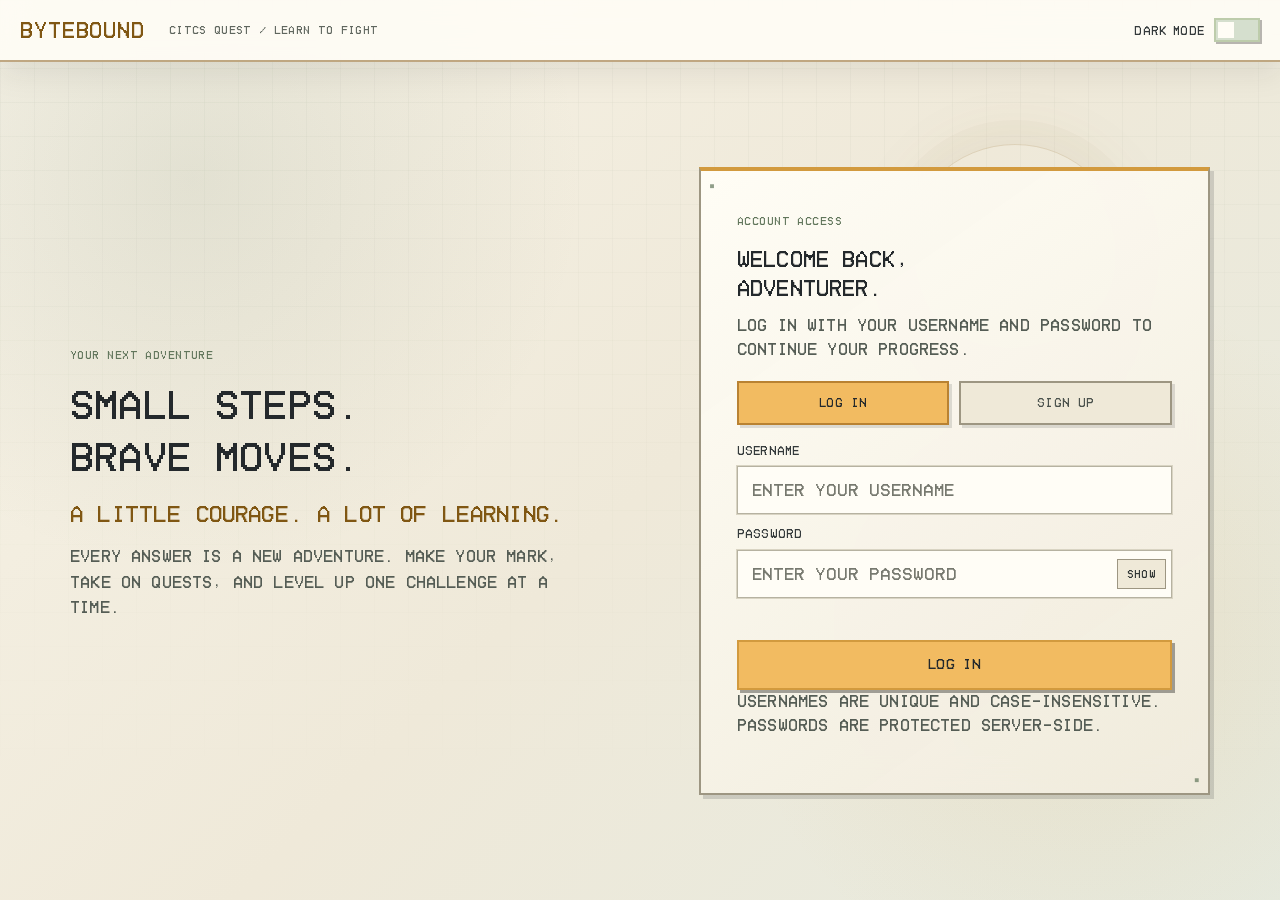
==== index.html @ b4dab9f6 "Describe the changes you made" ====
<!doctype html>
<html lang="en">
<head>
  <meta charset="utf-8" />
  <meta name="viewport" content="width=device-width, initial-scale=1, viewport-fit=cover" />
  <title>Bytebound · CITCS Quest</title>
  <script src="js/font.js?v=2"></script>
  <link rel="stylesheet" href="css/styles.css?v=38" />
</head>
<body>
  <section class="login-screen" id="loginScreen" aria-labelledby="loginTitle">
    <div class="login-particles" aria-hidden="true">
      <span></span><span></span><span></span><span></span><span></span><span></span>
    </div>
    <header class="login-topbar">
      <p class="brand">BYTEBOUND</p>
      <span class="brand-subtitle">CITCS QUEST / LEARN TO FIGHT</span>
      <label class="theme-toggle login-theme-toggle">
        <span>Dark mode</span>
        <input type="checkbox" role="switch" aria-label="Dark mode" data-theme-toggle />
        <span class="theme-switch-track" aria-hidden="true"></span>
      </label>
    </header>
    <div class="login-content">
      <div class="login-intro">
        <span class="eyebrow">Your next adventure</span>
        <h1>Small steps.<br />Brave moves.</h1>
        <p class="login-tagline">A little courage. A lot of learning.</p>
        <p class="login-description">Every answer is a new adventure. Make your mark, take on quests, and level up one challenge at a time.</p>
      </div>
      <section class="login-card">
        <span class="eyebrow" id="loginEyebrow">Account access</span>
        <h2 id="loginTitle">Welcome back,<br />adventurer.</h2>
        <p id="loginLead">Log in with your username and password to continue your progress.</p>
        <div class="login-mode-tabs" role="tablist" aria-label="Account mode">
          <button type="button" class="login-mode-tab is-active" id="authModeLoginTab" role="tab" aria-selected="true" data-auth-mode="login">Log In</button>
          <button type="button" class="login-mode-tab" id="authModeRegisterTab" role="tab" aria-selected="false" data-auth-mode="register">Sign Up</button>
        </div>
        <form class="login-form" id="loginForm" novalidate>
          <div class="login-field">
            <label for="usernameInput">Username</label>
            <input id="usernameInput" name="username" type="text" maxlength="24" autocomplete="username" placeholder="Enter your username" required />
          </div>
          <div class="login-field">
            <label for="passwordInput" id="passwordLabel">Password</label>
            <div class="login-password-wrap">
              <input id="passwordInput" name="password" type="password" minlength="6" maxlength="72" autocomplete="current-password" placeholder="Enter your password" required />
              <button type="button" class="login-password-toggle" id="passwordToggleBtn" aria-label="Show password" aria-pressed="false">Show</button>
            </div>
          </div>
          <div class="login-field" id="confirmPasswordWrap" hidden>
            <label for="confirmPasswordInput">Confirm Password</label>
            <div class="login-password-wrap">
              <input id="confirmPasswordInput" name="confirmPassword" type="password" minlength="6" maxlength="72" autocomplete="new-password" placeholder="Re-enter your password" />
              <button type="button" class="login-password-toggle" id="confirmPasswordToggleBtn" aria-label="Show confirm password" aria-pressed="false">Show</button>
            </div>
          </div>
          <p class="login-status" id="loginStatus" aria-live="polite"></p>
          <p class="login-error" id="loginError" role="alert" aria-live="polite"></p>
          <button class="login-submit" id="loginSubmitButton" type="submit">Log In</button>
        </form>
        <p class="login-note" id="loginNote">Usernames are unique and case-insensitive. Passwords are protected server-side.</p>
      </section>
    </div>
  </section>
  <div class="app" id="app" hidden>
    <header class="topbar">
      <div class="topbar-left">
        <button class="nav-hamburger" id="navToggleButton" type="button" aria-label="Toggle navigation menu" aria-expanded="false" aria-controls="mainSidebar" title="Menu">
          <span class="hamburger-box" aria-hidden="true">
            <span class="hamburger-line"></span>
            <span class="hamburger-line"></span>
            <span class="hamburger-line"></span>
          </span>
        </button>
        <p class="brand">BYTEBOUND</p>
        <span class="brand-subtitle">CITCS QUEST / LEARN TO FIGHT</span>
      </div>
      <div class="profile-actions">
        <button class="topbar-tour-button" id="topbarTourButton" type="button" aria-label="Replay page tutorial" title="Replay page tutorial">? Tour</button>
        <span class="player-badge" id="playerBadge">KNIGHT</span>
      </div>
    </header>
    <div class="shell">
      <div class="nav-backdrop" id="navBackdrop" aria-hidden="true"></div>
      <aside class="sidebar" id="mainSidebar">
        <p class="side-label">Navigation</p>
        <nav class="side-nav" aria-label="Main navigation">
          <button class="nav-button" data-view="quest" aria-current="page" data-bubble-tag="HUB PAGE" data-bubble-title="Quest Hub" data-bubble-desc="Check adaptive difficulty and controls, or launch Campaign, 1v1 Multiplayer, and Practice Mode."><span class="nav-number">01</span><span class="nav-name">Quest Hub</span></button>
          <button class="nav-button" data-view="practice" data-bubble-tag="STUDY PAGE" data-bubble-title="Topic Drill" data-bubble-desc="Non-combat study quiz across 20 IT topics, Weak Topic Spotlight, and your Missed Review Queue."><span class="nav-number">02</span><span class="nav-name">Topic Drill</span></button>
          <button class="nav-button" data-view="tracker" data-bubble-tag="ANALYTICS PAGE" data-bubble-title="Learning Tracker" data-bubble-desc="Inspect your 4-discipline Capability Radar, Baseline vs. Post-Baseline gains, and export a CSV report."><span class="nav-number">03</span><span class="nav-name">Tracker</span></button>
          <button class="nav-button" data-view="leaderboards" data-bubble-tag="RANKINGS PAGE" data-bubble-title="Leaderboards" data-bubble-desc="Compare Arcade Campaign efficiency runs and 1v1 Competitive Elo ratings across players."><span class="nav-number">04</span><span class="nav-name">Leaderboards</span></button>
          <button class="nav-button" data-view="rewards" data-bubble-tag="REWARDS PAGE" data-bubble-title="Achievements" data-bubble-desc="Track unlocked badges across General Campaign, 1v1 Arena duels, and Exclusive Skill Paths."><span class="nav-number">05</span><span class="nav-name">Achievements</span></button>
          <button class="nav-button" data-view="settings" data-bubble-tag="SYSTEM PAGE" data-bubble-title="Settings" data-bubble-desc="Configure Dark/Light theme, Reduced Motion, BGM/SFX volume, keybinds, and player profile or reset."><span class="nav-number">06</span><span class="nav-name">Settings</span></button>
        </nav>
        <div class="side-code">
          <span class="eyebrow">Bytebound code</span>
          <p>Think. Adapt.<br />Try again.</p>
        </div>
      </aside>
      <main>
        <section class="welcome-row">
          <div class="welcome-header-bar">
            <div class="welcome-heading">
              <span class="eyebrow" id="welcomeEyebrow">Quest Hub</span>
              <h1 id="welcomeTitle">Welcome, Knight</h1>
              <p id="welcomeSubtitle">Choose a mode or continue a saved campaign run.</p>
            </div>
            <div class="welcome-actions" aria-label="Choose a game mode">
              <button class="start-button cta" id="startGameButton" type="button" data-bubble-tag="CAMPAIGN" data-bubble-title="Start Game" data-bubble-desc="Create a new Campaign save slot or resume an adventure across 16 adaptive IT rooms.">Start game</button>
              <button class="multiplayer-menu-button cta" id="multiplayerMenuButton" type="button" data-bubble-tag="ONLINE 1V1" data-bubble-title="1v1 Multiplayer" data-bubble-desc="Challenge another player in a turn-based synchronized duel using identical IT questions.">1v1 Multiplayer</button>
              <button class="practice-mode-button cta" id="practiceModeButton" type="button" data-bubble-tag="SANDBOX" data-bubble-title="Practice Mode" data-bubble-desc="Rehearse combat in a temporary no-save run without modifying your stats or leaderboard.">Practice Mode</button>
              <button class="exit-game-button cta" id="exitGameButton" type="button" data-bubble-tag="LOG OUT" data-bubble-title="Exit &amp; Log Out" data-bubble-desc="Save progress and log out of your current account back to the login screen.">Exit</button>
            </div>
          </div>
          <div class="welcome-insights" aria-label="Difficulty and controls">
            <article class="welcome-insight difficulty-insight">
              <div><span class="welcome-insight-label">ADAPTIVE DIFFICULTY</span><strong id="diffTxt">EASY</strong><small>Scales with your accuracy</small></div>
              <span class="welcome-insight-mark" aria-hidden="true">AD</span>
            </article>
            <article class="welcome-insight controls-insight">
              <div><span class="welcome-insight-label">CONTROLS</span><strong>A/D · W · ↑ · M · U · 1-4</strong><small>Move, jump, door, map, skills, answer</small></div>
              <span class="welcome-insight-mark" aria-hidden="true">KEY</span>
            </article>
          </div>
        </section>
        <section class="status-grid" aria-label="Tracker run statistics" hidden>
          <article class="status-card hp">
            <span class="status-label">HP</span>
            <strong class="status-value"><span id="hpTxt">100/100</span></strong>
            <div class="meter"><i id="hpFill"></i></div>
          </article>
          <article class="status-card mp">
            <span class="status-label">MP</span>
            <strong class="status-value"><span id="manaTxt">0/100</span></strong>
            <div class="meter"><i id="manaFill"></i></div>
          </article>
          <article class="status-card kills">
            <span class="status-label">Kills</span>
            <strong class="status-value"><span id="killsTxt">0</span></strong>
            <small class="control-note">Viruses defeated</small>
          </article>
          <article class="status-card accuracy">
            <span class="status-label">Battle accuracy</span>
            <strong class="status-value"><span id="accTxt">—</span></strong>
            <small class="control-note" id="accuracyNote">No battles yet</small>
          </article>
        </section>
        <section class="dashboard-grid">
          <article class="preview-card">
            <div class="play-hud" id="playHud" aria-live="polite">
              <div class="play-hud-header">
                <button id="exitPlayButton" type="button" aria-label="Pause and return to the menu" title="Pause (Esc)">Menu</button>
                <button id="fullscreenButton" type="button" aria-label="Toggle full screen" title="Full screen (F)">Fullscreen</button>
                <div class="play-hud-room"><span id="playRoomTag">ROOM 01</span><strong id="playRoomName">Terminal Bay</strong></div>
                <button id="worldMapHudButton" class="play-map-badge" type="button" title="Open World Map (M)">MAP · [M]</button>
                <button id="skillPointHudBadge" class="play-sp-badge" type="button" hidden title="Open Skill Tree (U)"><span class="play-sp-diamond" aria-hidden="true">◆</span><span id="skillPointHudText">1 SP · [U]</span></button>
                <button id="hudTourButton" class="play-guide-badge" type="button" aria-label="Replay gameplay tutorial" title="Replay gameplay tutorial">? Guide</button>
                <span class="play-hud-status" id="playModeStatus">READY</span>
              </div>
              <div class="play-status-grid">
                <section class="play-status-card" aria-label="Player status">
                  <div class="play-status-title"><span id="playPlayerName">KNIGHT</span></div>
                  <div class="play-meter-label"><span>Health</span><span class="play-meter-reading"><span class="hud-delta-badge" id="playPlayerHpDelta" hidden></span><span id="playPlayerHpText">100 / 100</span></span></div>
                  <div class="play-meter"><i id="playPlayerHpGhost" aria-hidden="true"></i><i id="playPlayerHpFill"></i></div>
                  <div class="play-meter-label"><span>Mana</span><span class="play-meter-reading"><span class="hud-delta-badge" id="playPlayerManaDelta" hidden></span><span id="playPlayerManaText">0 / 100</span></span></div>
                  <div class="play-meter"><i id="playPlayerManaGhost" aria-hidden="true"></i><i id="playPlayerManaFill"></i></div>
                  <div class="play-combat-meta" id="playPlayerMeta">ATK 12 · DEF 2</div>
                </section>
                <section class="play-status-card" id="playEnemyStatusCard" aria-label="Enemy status" hidden>
                  <div class="play-status-title"><span id="playEnemyName">ROOM FOES</span><span id="playEnemyHpText">2 remaining</span></div>
                  <div class="play-meter-label"><span id="playEnemyLabel">Encounter status</span><span class="play-meter-reading"><span class="hud-delta-badge" id="playEnemyHpDelta" hidden></span><span id="playEnemyHpValue">Explore</span></span></div>
                  <div class="play-meter"><i id="playEnemyHpGhost" aria-hidden="true"></i><i id="playEnemyHpFill"></i></div>
                  <div class="play-combat-meta" id="playEnemyMeta">Find a virus to begin combat.</div>
                </section>
              </div>
              <p class="play-hint" id="playHint"></p>
            </div>
            <div class="preview-head">
              <div class="preview-room"><span class="eyebrow" id="roomTag">ROOM 01</span><strong id="roomTxt">Terminal Bay</strong></div>
              <span class="preview-ready" id="previewStatus">READY TO ENTER</span>
            </div>
            <div class="preview-frame">
              <div class="sp-earned-banner" id="spEarnedBanner" role="status" aria-live="polite" hidden>
                <span class="play-sp-diamond" aria-hidden="true">◆</span>
                <div>
                  <strong id="spEarnedTitle">SKILL POINT EARNED (+1 SP)</strong>
                  <small id="spEarnedNote">Press [U] or click to upgrade</small>
                </div>
              </div>
              <div class="preview-title-art" role="img" aria-label="BYTEBOUND">
                <span class="preview-title-word">BYTEBOUND</span>
                <span class="preview-title-rule" aria-hidden="true"></span>
              </div>
              <canvas tabindex="-1" aria-label="Game scene preview"></canvas>
            </div>
            <div class="preview-footer">
              <div>
                <h2 id="previewHeading">Campaign Arena</h2>
                <p id="previewDescription">16 rooms across 6 IT biomes.</p>
              </div>
            </div>
            <div class="game-over-overlay" id="gameOverOverlay" role="dialog" aria-modal="true" aria-labelledby="gameOverTitle" hidden></div>
            <div class="play-bottom">
              <section class="game-panel" id="panel" aria-live="polite"></section>
              <div class="touch" role="group" aria-label="Touch controls">
                <div class="touch-group touch-dpad" aria-label="Movement controls">
                  <button class="touch-btn touch-dir" type="button" data-k="a" aria-label="Move left">
                    <span class="touch-icon" aria-hidden="true">◀</span>
                    <span class="touch-label">LEFT</span>
                  </button>
                  <button class="touch-btn touch-dir" type="button" data-k="d" aria-label="Move right">
                    <span class="touch-icon" aria-hidden="true">▶</span>
                    <span class="touch-label">RIGHT</span>
                  </button>
                </div>
                <div class="touch-group touch-actions" aria-label="Action controls">
                  <button class="touch-btn touch-door" type="button" data-k="up" aria-label="Enter door">
                    <span class="touch-icon" aria-hidden="true">▲</span>
                    <span class="touch-label">DOOR</span>
                  </button>
                  <button class="touch-btn touch-jump" type="button" data-k="w" aria-label="Jump">
                    <span class="touch-icon" aria-hidden="true">⤒</span>
                    <span class="touch-label">JUMP</span>
                  </button>
                </div>
              </div>
            </div>
          </article>
          <aside class="quest-card" id="dashboardAside" aria-live="polite"></aside>
        </section>
        <footer class="app-footer"><span>CITCS Quest</span><span>Learn to fight. Fight to learn.</span><span>Good luck, Knight.</span></footer>
      </main>
    </div>
  </div>
  <section class="skill-tree-overlay" id="skillTreeOverlay" hidden aria-hidden="true">
    <div class="skill-tree-shell" role="dialog" aria-modal="true" aria-labelledby="skillTreeTitle">
      <header class="skill-tree-header">
        <div>
          <h1 id="skillTreeTitle">Skill Tree</h1>
          <p>Build skills in the topics you master.</p>
        </div>
        <div class="skill-tree-actions">
          <button type="button" class="skill-tree-guide-button" id="skillTreeGuideButton" aria-label="Open Skill Tree Guide" title="Open Skill Tree Guide">Guide</button>
          <button type="button" id="closeSkillTree">Close · U</button>
        </div>
      </header>
      <div class="skill-tree-summary" id="skillTreeSummary"></div>
      <div class="skill-tree-grid" id="skillTreeGrid"></div>
      <footer class="skill-tree-footer" id="skillTreeFooter">Earn 1 point for every 5 correct answers in a topic. Points stay in that topic's skill tree.</footer>
    </div>
  </section>
  <section class="world-map-overlay" id="worldMapOverlay" hidden aria-hidden="true">
    <div class="world-map-shell" role="dialog" aria-modal="true" aria-labelledby="worldMapTitle">
      <header class="world-map-header">
        <div>
          <h1 id="worldMapTitle">Biome Route Map</h1>
          <p id="worldMapSubtitle">Drag to pan, scroll to zoom, and click a room to inspect connections.</p>
        </div>
        <div class="world-map-actions">
          <button type="button" class="world-map-guide" id="worldMapGuideButton" aria-label="Open World Map Guide" title="Open World Map Guide">Guide</button>
          <button type="button" class="world-map-reset" id="resetWorldMapView">Center View</button>
          <button type="button" class="world-map-close" id="closeWorldMap">Close · M</button>
        </div>
      </header>
      <div class="world-map-legend" aria-label="Map legend">
        <span class="world-map-legend-item"><i class="world-map-dot is-current"></i>Current</span>
        <span class="world-map-legend-item"><i class="world-map-dot is-cleared"></i>Completed</span>
        <span class="world-map-legend-item"><i class="world-map-dot is-visited"></i>Unlocked</span>
        <span class="world-map-legend-item"><i class="world-map-dot is-unexplored"></i>Locked</span>
        <span class="world-map-legend-item"><i class="world-map-dot is-boss"></i>Boss Sanctum</span>
      </div>
      <div class="world-map-viewport" id="worldMapViewport" aria-label="Draggable campaign route map. Drag to pan and scroll to zoom.">
        <canvas class="world-map-particles" id="worldMapParticles" aria-hidden="true"></canvas>
        <div class="world-map-zoom-status" id="worldMapZoomStatus">Zoom 100% · Drag to pan, scroll to zoom</div>
        <div class="world-map-stage" id="worldMapStage"></div>
        <aside class="world-map-hover-preview" id="worldMapHoverPreview" role="tooltip" aria-hidden="true"></aside>
      </div>
      <footer class="world-map-inspector" id="worldMapInspector" aria-live="polite"></footer>
    </div>
  </section>
  <section class="multiplayer-overlay" id="multiplayerOverlay" hidden aria-hidden="true"></section>
  <div class="run-saves-overlay" id="runSavesOverlay" role="dialog" aria-modal="true" aria-labelledby="runSavesTitle" hidden aria-hidden="true">
    <div class="run-saves-box">
      <header class="run-saves-head">
        <div>
          <span class="run-saves-eyebrow">RUN SAVES // CAMPAIGN SLOTS</span>
          <h2 id="runSavesTitle">Start New Game or Continue Run</h2>
        </div>
        <button type="button" class="run-saves-close" id="closeRunSavesButton">Close</button>
      </header>
      <div class="run-new-form" aria-label="Create new run">
        <input type="text" id="newRunNameInput" maxlength="28" required placeholder="Enter unique run name (e.g. Necro Run)" aria-label="New run name" aria-describedby="newRunNameError" />
        <button type="button" class="run-new-btn" id="createNewRunButton">+ New Game</button>
        <p class="run-new-error" id="newRunNameError" role="alert" hidden></p>
      </div>
      <div class="run-saves-list" id="runSavesList" aria-live="polite"></div>
    </div>
  </div>
  <div class="reset-confirm-overlay" id="resetConfirmOverlay" role="dialog" aria-modal="true" aria-labelledby="resetConfirmTitle" hidden aria-hidden="true">
    <div class="reset-confirm-box">
      <span class="reset-confirm-eyebrow">PROFILE WIPE // PERMANENT</span>
      <h2 class="reset-confirm-title" id="resetConfirmTitle">ARE YOU SURE?</h2>
      <p class="reset-confirm-copy" id="resetConfirmCopy">Reset ALL saved progress for this player? This clears your tracker, skill tree, achievements, current run, AND deletes your Arcade &amp; 1v1 leaderboard records.</p>
      <div class="reset-confirm-actions">
        <button type="button" class="reset-confirm-btn is-cancel" id="cancelResetProfileButton">Cancel</button>
        <button type="button" class="reset-confirm-btn is-danger" id="confirmResetProfileButton">Yes, Reset All Data</button>
      </div>
    </div>
  </div>
  <div class="achievement-toast" id="achievementToast" role="status" aria-live="polite" aria-atomic="true" hidden>
    <span class="achievement-toast-mark" id="achievementToastIcon" aria-hidden="true"></span>
    <span class="achievement-toast-copy">
      <span>Achievement unlocked</span>
      <strong id="achievementToastTitle"></strong>
      <small id="achievementToastDescription"></small>
    </span>
  </div>

  <aside class="ui-hover-bubble" id="uiHoverBubble" role="tooltip" aria-hidden="true">
    <div class="ui-hover-bubble-head">
      <span class="ui-hover-bubble-tag" id="uiHoverBubbleTag">INFO</span>
      <strong class="ui-hover-bubble-title" id="uiHoverBubbleTitle"></strong>
    </div>
    <p class="ui-hover-bubble-desc" id="uiHoverBubbleDesc"></p>
  </aside>

  <div class="tutorial-layer" id="tutorialLayer" hidden aria-hidden="true">
    <div class="tutorial-dim tutorial-dim-top" id="tutorialDimTop" aria-hidden="true"></div>
    <div class="tutorial-dim tutorial-dim-bottom" id="tutorialDimBottom" aria-hidden="true"></div>
    <div class="tutorial-dim tutorial-dim-left" id="tutorialDimLeft" aria-hidden="true"></div>
    <div class="tutorial-dim tutorial-dim-right" id="tutorialDimRight" aria-hidden="true"></div>
    <div class="tutorial-spotlight" id="tutorialSpotlight" aria-hidden="true">
      <span class="tutorial-spotlight-corner is-tl"></span>
      <span class="tutorial-spotlight-corner is-tr"></span>
      <span class="tutorial-spotlight-corner is-bl"></span>
      <span class="tutorial-spotlight-corner is-br"></span>
      <span class="tutorial-spotlight-badge" id="tutorialSpotlightBadge">TARGET</span>
    </div>
    <div class="tutorial-multi-spotlights" id="tutorialMultiSpotlights" hidden aria-hidden="true"></div>
    <div class="tutorial-silent-cue" id="tutorialSilentCue" hidden aria-hidden="true"></div>
    <section
      class="tutorial-bubble"
      id="tutorialBubble"
      role="dialog"
      aria-modal="false"
      aria-labelledby="tutorialBubbleTitle"
      aria-describedby="tutorialBubbleDesc"
      tabindex="-1"
    >
      <header class="tutorial-bubble-head">
        <span class="tutorial-bubble-tag" id="tutorialBubbleTag">TUTORIAL</span>
        <span class="tutorial-bubble-progress" id="tutorialBubbleProgress" aria-label="Tutorial step progress">1 of 5</span>
      </header>
      <h3 class="tutorial-bubble-title" id="tutorialBubbleTitle"></h3>
      <p class="tutorial-bubble-desc" id="tutorialBubbleDesc"></p>
      <p class="tutorial-action-prompt" id="tutorialActionPrompt" hidden></p>
      <footer class="tutorial-bubble-actions">
        <button type="button" class="tutorial-btn is-skip" id="tutorialSkipButton">Skip tutorial</button>
        <button type="button" class="tutorial-btn is-next" id="tutorialNextButton">Next</button>
      </footer>
    </section>
    <div class="sr-only" id="tutorialLiveAnnouncer" aria-live="polite" aria-atomic="true"></div>
  </div>

  <script
    src="https://cdnjs.cloudflare.com/ajax/libs/gsap/3.11.1/gsap.min.js"
    integrity="sha512-Mf/xUqfWvDIr+1B6zfnIDIiG7XHzyP/guXUWgV6PgaQoIFeXkJQR5XWh9fqAiCiRCpemabt3naV4jhDWVnuYDQ=="
    crossorigin="anonymous"
    referrerpolicy="no-referrer"
  ></script>
  <script src="js/utils.js"></script>
  <script src="js/data/collisions.js?v=39"></script>
  <script src="js/data/questions.js?v=5"></script>
  <script src="js/classes/CollisionBlock.js?v=8"></script>
  <script src="js/classes/Sprite.js?v=7"></script>
  <script src="js/classes/Player.js?v=14"></script>
  <script src="js/classes/Enemy.js?v=15"></script>
  <script src="js/classes/Boss.js?v=7"></script>
  <script src="js/audio.js?v=13"></script>
  <script src="js/cards.js?v=8"></script>
  <script src="js/arena.js?v=11"></script>
  <script src="js/combat.js?v=69"></script>
  <script src="js/practice.js?v=9"></script>
  <script src="js/eventListeners.js?v=19"></script>
  <script src="supabase-config.js?v=1"></script>
  <script src="js/mp-network.js?v=3"></script>
  <script src="js/mp-matchmaking.js?v=6"></script>
  <script src="js/mp-ui.js?v=4"></script>
  <script src="index.js?v=168"></script>
  <script src="js/tutorials.js?v=14"></script>
</body>
</html>
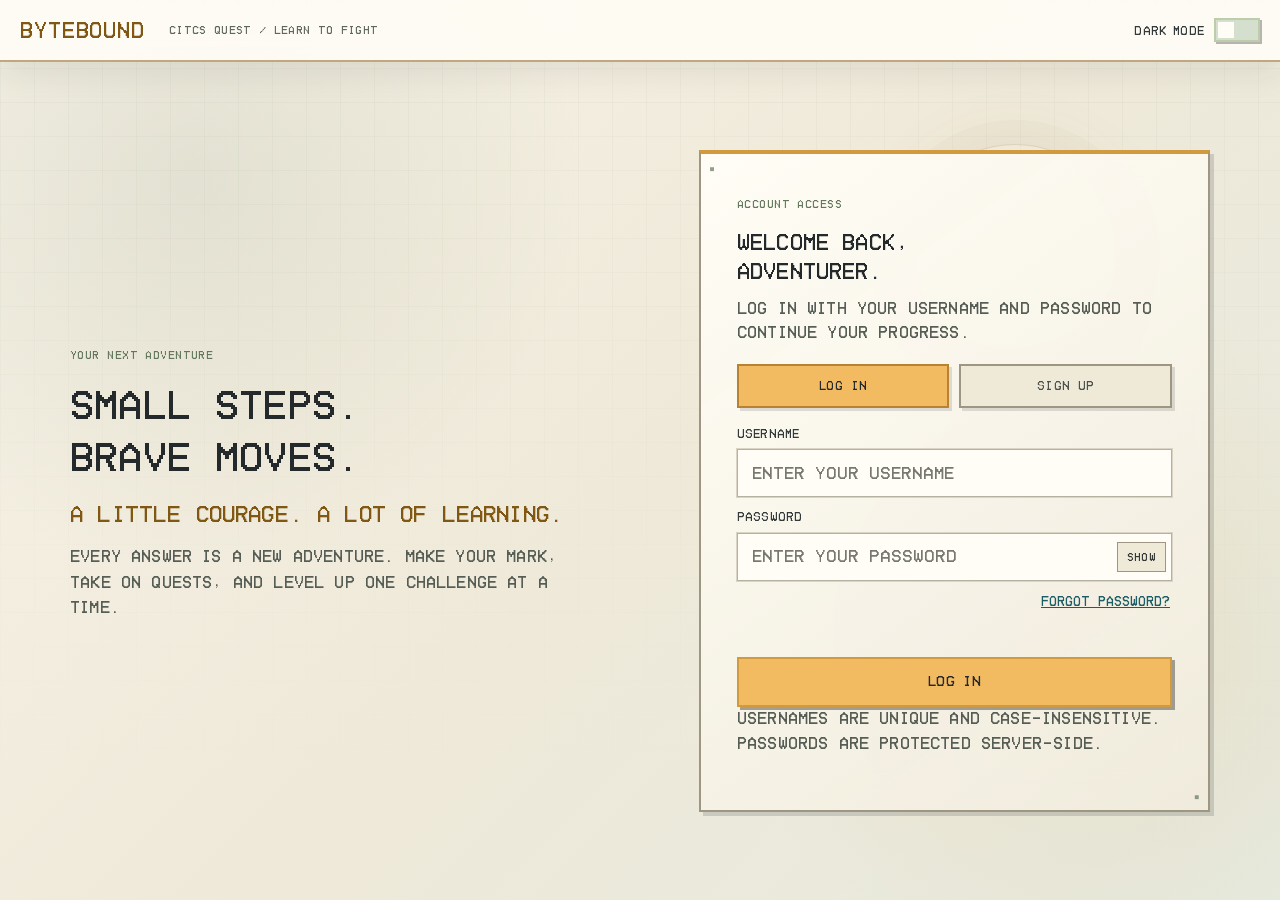
==== commit 89faa30e: "Describe the changes you made" ====
--- a/index.html
+++ b/index.html
@@ -5,7 +5,7 @@
   <meta name="viewport" content="width=device-width, initial-scale=1, viewport-fit=cover" />
   <title>Bytebound · CITCS Quest</title>
   <script src="js/font.js?v=2"></script>
-  <link rel="stylesheet" href="css/styles.css?v=38" />
+  <link rel="stylesheet" href="css/styles.css?v=46" />
 </head>
 <body>
   <section class="login-screen" id="loginScreen" aria-labelledby="loginTitle">
@@ -41,12 +41,20 @@
             <label for="usernameInput">Username</label>
             <input id="usernameInput" name="username" type="text" maxlength="24" autocomplete="username" placeholder="Enter your username" required />
           </div>
-          <div class="login-field">
+          <div class="login-field" id="passwordFieldWrap">
             <label for="passwordInput" id="passwordLabel">Password</label>
             <div class="login-password-wrap">
               <input id="passwordInput" name="password" type="password" minlength="6" maxlength="72" autocomplete="current-password" placeholder="Enter your password" required />
               <button type="button" class="login-password-toggle" id="passwordToggleBtn" aria-label="Show password" aria-pressed="false">Show</button>
             </div>
+            <div class="login-forgot-row" id="forgotPasswordRow">
+              <button type="button" class="login-forgot-link" id="forgotPasswordBtn">Forgot password?</button>
+            </div>
+          </div>
+          <div class="login-field" id="forgotNoteWrap" hidden>
+            <label for="forgotNoteInput">Note for Admin (optional)</label>
+            <input id="forgotNoteInput" name="forgotNote" type="text" maxlength="140" placeholder="e.g. Forgot password, please reset" />
+            <small class="login-field-hint">Sends a reset request to the Admin Panel so an administrator can give you a temporary password.</small>
           </div>
           <div class="login-field" id="confirmPasswordWrap" hidden>
             <label for="confirmPasswordInput">Confirm Password</label>
@@ -55,9 +63,20 @@
               <button type="button" class="login-password-toggle" id="confirmPasswordToggleBtn" aria-label="Show confirm password" aria-pressed="false">Show</button>
             </div>
           </div>
+          <div class="login-field" id="registerYearWrap" hidden>
+            <label for="registerYearSelect">Academic Year Level</label>
+            <select id="registerYearSelect" name="academicYear" class="login-select">
+              <option value="1">1st Year — Foundations (Year 1 only)</option>
+              <option value="2">2nd Year — Core IT/CS (Years 1–2)</option>
+              <option value="3">3rd Year — Systems &amp; Security (Years 1–3)</option>
+              <option value="4" selected>4th Year — Full Curriculum (Years 1–4)</option>
+            </select>
+            <small class="login-field-hint">Your Year Level locks after Sign Up to keep quizzes and rankings fair. You can request a year change from an admin later in Settings.</small>
+          </div>
           <p class="login-status" id="loginStatus" aria-live="polite"></p>
           <p class="login-error" id="loginError" role="alert" aria-live="polite"></p>
           <button class="login-submit" id="loginSubmitButton" type="submit">Log In</button>
+          <button type="button" class="login-back-link" id="backToLoginBtn" hidden>← Back to Log In</button>
         </form>
         <p class="login-note" id="loginNote">Usernames are unique and case-insensitive. Passwords are protected server-side.</p>
       </section>
@@ -93,9 +112,12 @@
           <button class="nav-button" data-view="rewards" data-bubble-tag="REWARDS PAGE" data-bubble-title="Achievements" data-bubble-desc="Track unlocked badges across General Campaign, 1v1 Arena duels, and Exclusive Skill Paths."><span class="nav-number">05</span><span class="nav-name">Achievements</span></button>
           <button class="nav-button" data-view="settings" data-bubble-tag="SYSTEM PAGE" data-bubble-title="Settings" data-bubble-desc="Configure Dark/Light theme, Reduced Motion, BGM/SFX volume, keybinds, and player profile or reset."><span class="nav-number">06</span><span class="nav-name">Settings</span></button>
         </nav>
-        <div class="side-code">
-          <span class="eyebrow">Bytebound code</span>
-          <p>Think. Adapt.<br />Try again.</p>
+        <div class="side-footer">
+          <div class="side-code">
+            <span class="eyebrow">Bytebound code</span>
+            <p>Think. Adapt.<br />Try again.</p>
+          </div>
+          <button class="sidebar-logout-button" id="logoutButton" type="button" data-bubble-tag="ACCOUNT" data-bubble-title="Log Out" data-bubble-desc="Save progress and log out of your current account back to the login screen.">Log Out</button>
         </div>
       </aside>
       <main>
@@ -110,7 +132,6 @@
               <button class="start-button cta" id="startGameButton" type="button" data-bubble-tag="CAMPAIGN" data-bubble-title="Start Game" data-bubble-desc="Create a new Campaign save slot or resume an adventure across 16 adaptive IT rooms.">Start game</button>
               <button class="multiplayer-menu-button cta" id="multiplayerMenuButton" type="button" data-bubble-tag="ONLINE 1V1" data-bubble-title="1v1 Multiplayer" data-bubble-desc="Challenge another player in a turn-based synchronized duel using identical IT questions.">1v1 Multiplayer</button>
               <button class="practice-mode-button cta" id="practiceModeButton" type="button" data-bubble-tag="SANDBOX" data-bubble-title="Practice Mode" data-bubble-desc="Rehearse combat in a temporary no-save run without modifying your stats or leaderboard.">Practice Mode</button>
-              <button class="exit-game-button cta" id="exitGameButton" type="button" data-bubble-tag="LOG OUT" data-bubble-title="Exit &amp; Log Out" data-bubble-desc="Save progress and log out of your current account back to the login screen.">Exit</button>
             </div>
           </div>
           <div class="welcome-insights" aria-label="Difficulty and controls">
@@ -370,24 +391,24 @@
     referrerpolicy="no-referrer"
   ></script>
   <script src="js/utils.js"></script>
-  <script src="js/data/collisions.js?v=39"></script>
-  <script src="js/data/questions.js?v=5"></script>
+  <script src="js/data/collisions.js?v=40"></script>
+  <script src="js/data/questions.js?v=6"></script>
   <script src="js/classes/CollisionBlock.js?v=8"></script>
   <script src="js/classes/Sprite.js?v=7"></script>
-  <script src="js/classes/Player.js?v=14"></script>
+  <script src="js/classes/Player.js?v=15"></script>
   <script src="js/classes/Enemy.js?v=15"></script>
   <script src="js/classes/Boss.js?v=7"></script>
-  <script src="js/audio.js?v=13"></script>
-  <script src="js/cards.js?v=8"></script>
+  <script src="js/audio.js?v=15"></script>
+  <script src="js/cards.js?v=9"></script>
   <script src="js/arena.js?v=11"></script>
-  <script src="js/combat.js?v=69"></script>
-  <script src="js/practice.js?v=9"></script>
-  <script src="js/eventListeners.js?v=19"></script>
+  <script src="js/combat.js?v=73"></script>
+  <script src="js/practice.js?v=12"></script>
+  <script src="js/eventListeners.js?v=21"></script>
   <script src="supabase-config.js?v=1"></script>
-  <script src="js/mp-network.js?v=3"></script>
-  <script src="js/mp-matchmaking.js?v=6"></script>
-  <script src="js/mp-ui.js?v=4"></script>
-  <script src="index.js?v=168"></script>
-  <script src="js/tutorials.js?v=14"></script>
+  <script src="js/mp-network.js?v=4"></script>
+  <script src="js/mp-matchmaking.js?v=7"></script>
+  <script src="js/mp-ui.js?v=5"></script>
+  <script src="index.js?v=178"></script>
+  <script src="js/tutorials.js?v=15"></script>
 </body>
 </html>
--- a/css/styles.css
+++ b/css/styles.css
@@ -1328,7 +1328,7 @@
   border: 1px solid rgba(118, 149, 162, .75) !important;
   background: rgba(20, 30, 34, .88) !important;
   color: #dce8eb !important;
-  font: 700 8px/1 var(--pixel) !important;
+  font: 400 8px/1 var(--pixel) !important;
   letter-spacing: 0.04em;
   cursor: pointer;
 }
@@ -4413,7 +4413,8 @@
   gap: 6px;
 }
 .app:not(.is-playing) .sidebar .nav-button,
-.app:not(.is-playing) .sidebar .side-code {
+.app:not(.is-playing) .sidebar .side-code,
+.app:not(.is-playing) .sidebar .sidebar-logout-button {
   opacity: 0;
   transform: translateX(-14px);
   transition:
@@ -4423,7 +4424,8 @@
     border-color 0.18s ease;
 }
 .app.is-nav-open:not(.is-playing) .sidebar .nav-button,
-.app.is-nav-open:not(.is-playing) .sidebar .side-code {
+.app.is-nav-open:not(.is-playing) .sidebar .side-code,
+.app.is-nav-open:not(.is-playing) .sidebar .sidebar-logout-button {
   opacity: 1;
   transform: translateX(0);
 }
@@ -4434,6 +4436,7 @@
 .app.is-nav-open:not(.is-playing) .sidebar .nav-button:nth-child(5) { transition-delay: 0.16s; }
 .app.is-nav-open:not(.is-playing) .sidebar .nav-button:nth-child(6) { transition-delay: 0.19s; }
 .app.is-nav-open:not(.is-playing) .sidebar .side-code { transition-delay: 0.22s; }
+.app.is-nav-open:not(.is-playing) .sidebar .sidebar-logout-button { transition-delay: 0.24s; }
 
 /* Main page stays completely stationary and full-width */
 .app:not(.is-playing) main {
@@ -7008,11 +7011,13 @@
   bottom: 0;
   z-index: 45;
   width: min(296px, 84vw);
-  height: calc(100vh - var(--topbar-h));
-  height: calc(100dvh - var(--topbar-h));
+  min-height: 0;
+  height: auto;
+  max-height: calc(100vh - var(--topbar-h));
+  max-height: calc(100dvh - var(--topbar-h));
   overflow-y: auto;
   -webkit-overflow-scrolling: touch;
-  padding: 20px 16px calc(20px + env(safe-area-inset-bottom)) max(16px, env(safe-area-inset-left));
+  padding: 20px 16px calc(18px + env(safe-area-inset-bottom)) max(16px, env(safe-area-inset-left));
 }
 
 .app:not(.is-playing) .side-nav {
@@ -7040,9 +7045,59 @@
   overflow-wrap: anywhere;
 }
 
+.app:not(.is-playing) .side-footer {
+  margin-top: auto;
+  padding-top: 16px;
+  display: flex;
+  flex-direction: column;
+  gap: 10px;
+  flex-shrink: 0;
+}
+
 .app:not(.is-playing) .side-code {
-  margin-top: auto;
+  margin-top: 0;
   padding: 14px 14px;
+}
+
+.app:not(.is-playing) .sidebar-logout-button {
+  width: 100%;
+  min-height: 44px;
+  padding: 10px 14px;
+  border: 2px solid #c9685d;
+  border-radius: 0;
+  background: rgba(180, 62, 54, 0.2);
+  color: #ffd5cf;
+  font: 700 13px/1.2 var(--pixel);
+  letter-spacing: 0.04em;
+  text-transform: uppercase;
+  text-align: center;
+  cursor: pointer;
+  box-shadow: 3px 3px 0 rgba(0, 0, 0, 0.35);
+  transition: background-color 0.16s ease, border-color 0.16s ease, transform 0.12s ease;
+}
+
+.app:not(.is-playing) .sidebar-logout-button:hover {
+  background: rgba(201, 78, 69, 0.34);
+  border-color: #f08a7e;
+  color: #fff2ef;
+  transform: translateY(-1px);
+}
+
+.app:not(.is-playing) .sidebar-logout-button:active {
+  transform: translateY(1px);
+}
+
+:root:not([data-theme="dark"]) .app:not(.is-playing) .sidebar-logout-button {
+  border-color: #b44b42;
+  background: #f9e3e0;
+  color: #7d251e;
+  box-shadow: 3px 3px 0 rgba(36, 41, 44, 0.18);
+}
+
+:root:not([data-theme="dark"]) .app:not(.is-playing) .sidebar-logout-button:hover {
+  background: #f2ccc6;
+  border-color: #8f2d25;
+  color: #5a1510;
 }
 
 .app:not(.is-playing) .side-code .eyebrow {
@@ -8635,7 +8690,7 @@
 
 .app.is-playing .play-map-badge {
   padding: 8px 13px !important;
-  font: 700 11.5px/1.15 var(--pixel) !important;
+  font: 400 11.5px/1.15 var(--pixel) !important;
 }
 
 .app.is-playing .play-sp-badge {
@@ -8958,7 +9013,7 @@
 .app.is-playing.is-in-battle .game-panel > .choices,
 .app.is-playing.is-in-battle .game-panel > .battle-feedback-row {
   width: 100%;
-  max-width: 1360px;
+  max-width: none;
   margin-inline: auto;
 }
 
@@ -9029,7 +9084,7 @@
 /* Battle Action Cards */
 .app.is-playing .game-panel .actions {
   display: grid;
-  grid-template-columns: repeat(auto-fit, minmax(215px, 1fr));
+  grid-template-columns: repeat(4, minmax(0, 1fr));
   gap: 10px;
   width: 100%;
   align-items: stretch;
@@ -13352,6 +13407,58 @@
   }
 }
 
+/* --- Exclusive Active Skill Streak Charge Pips (3 to 5 consecutive correct) --- */
+.active-skill-pips {
+  display: inline-flex;
+  align-items: center;
+  gap: 4px;
+}
+
+.active-skill-pip {
+  width: 13px;
+  height: 7px;
+  border: 1px solid rgba(255, 255, 255, 0.28);
+  background: rgba(8, 12, 16, 0.68);
+}
+
+.active-skill-pip.is-overcharge {
+  border-style: dashed;
+  border-color: rgba(255, 196, 128, 0.45);
+}
+
+.active-skill-pip.is-lit {
+  border-style: solid;
+  border-color: #fff2be;
+  background: #ffd76a;
+  box-shadow: 0 0 6px rgba(255, 215, 106, 0.65);
+}
+
+.active-skill-pip.is-overcharge.is-lit {
+  border-color: #ffd8bd;
+  background: #ff8e47;
+  box-shadow: 0 0 8px rgba(255, 142, 71, 0.8);
+}
+
+.app.is-playing .game-panel .actions button.is-exclusive-card.is-overcharged-4 {
+  box-shadow: inset 0 0 0 1px rgba(154, 246, 250, 0.45), 0 0 22px rgba(100, 232, 239, 0.38), 4px 4px 0 rgba(0, 0, 0, 0.55) !important;
+}
+
+.app.is-playing .game-panel .actions button.is-exclusive-card.is-overcharged-5 {
+  box-shadow: inset 0 0 0 1px rgba(255, 200, 148, 0.55), 0 0 26px rgba(255, 132, 64, 0.48), 4px 4px 0 rgba(0, 0, 0, 0.55) !important;
+}
+
+@media (max-width: 900px) and (min-height: 581px), (orientation: portrait) and (max-width: 900px) {
+  .app.is-playing .game-panel .actions {
+    grid-template-columns: repeat(2, minmax(0, 1fr));
+  }
+}
+
+@media (max-width: 560px) and (min-height: 581px), (orientation: portrait) and (max-width: 560px) {
+  .app.is-playing .game-panel .actions {
+    grid-template-columns: 1fr;
+  }
+}
+
 /* ==========================================================================
    19. SKILL TREE DESCRIPTION SPACING, BREATHING ROOM & RESPONSIVE SAFETY
    ========================================================================== */
@@ -13655,6 +13762,797 @@
   }
 }
 
+/* ==========================================================================
+   20. REVAMPED TOPIC DRILL & LEARNING TRACKER STATS & LAYOUT
+   ========================================================================== */
+
+.practice-lead {
+  margin: 0 0 14px;
+  color: var(--muted);
+  font-size: 16px;
+  line-height: 1.48;
+}
+
+.practice-controls {
+  display: flex;
+  flex-direction: column;
+  align-items: stretch;
+  gap: 8px;
+  margin: 14px 0 16px;
+  padding: 12px 14px;
+  border: 1px solid var(--line);
+  background: rgba(12, 20, 22, 0.35);
+}
+
+:root:not([data-theme="dark"]) .practice-controls {
+  background: #f5f0e2;
+  border-color: #d3cebc;
+}
+
+.practice-controls-row {
+  display: flex;
+  flex-wrap: wrap;
+  align-items: center;
+  gap: 10px 14px;
+}
+
+.practice-controls-row > span {
+  font-size: 12px;
+  letter-spacing: 0.04em;
+  text-transform: uppercase;
+  color: var(--muted);
+}
+
+.practice-filter-note {
+  display: block;
+  color: var(--muted);
+  font-size: 14px;
+  line-height: 1.45;
+}
+
+.app:not(.is-playing) .practice-category > summary {
+  display: flex;
+  flex-wrap: wrap;
+  align-items: center;
+  justify-content: space-between;
+  gap: 8px 14px;
+}
+
+.practice-cat-title {
+  display: inline-flex;
+  flex-wrap: wrap;
+  align-items: center;
+  gap: 8px 10px;
+}
+
+.practice-cat-count {
+  margin-left: auto;
+  color: var(--muted);
+  font-size: 14px;
+  line-height: 1.3;
+}
+
+.practice-topic {
+  display: grid;
+  grid-template-columns: minmax(0, 1fr) auto;
+  align-items: center;
+  gap: 10px 16px;
+}
+
+.practice-topic-info {
+  min-width: 0;
+  display: grid;
+  gap: 5px;
+}
+
+.practice-topic-head {
+  display: flex;
+  flex-wrap: wrap;
+  align-items: center;
+  gap: 6px 10px;
+}
+
+.practice-topic-name {
+  font-size: 16.5px;
+  line-height: 1.35;
+  color: var(--ink);
+  overflow-wrap: break-word;
+}
+
+.practice-topic-meta {
+  display: block;
+  color: var(--muted);
+  font-size: 14px;
+  line-height: 1.4;
+}
+
+.practice-status-pill {
+  display: inline-flex;
+  align-items: center;
+  padding: 2px 7px;
+  border: 1px solid rgba(169, 189, 143, 0.35);
+  font-size: 10.5px;
+  line-height: 1.2;
+  letter-spacing: 0.03em;
+  text-transform: uppercase;
+  white-space: nowrap;
+}
+
+.practice-status-pill.is-idle {
+  border-color: rgba(169, 189, 143, 0.25);
+  background: rgba(128, 128, 128, 0.12);
+  color: var(--muted);
+}
+
+.practice-status-pill.is-progress {
+  border-color: #6fe3e8;
+  background: rgba(111, 227, 232, 0.14);
+  color: #a8f4f7;
+}
+
+.practice-status-pill.is-done {
+  border-color: #5ce089;
+  background: rgba(92, 224, 137, 0.16);
+  color: #b7f5ca;
+}
+
+:root:not([data-theme="dark"]) .practice-status-pill.is-idle {
+  border-color: #c8c2ae;
+  background: #ede8d8;
+  color: #5b635c;
+}
+
+:root:not([data-theme="dark"]) .practice-status-pill.is-progress {
+  border-color: #2b7a85;
+  background: #dff3f5;
+  color: #154e56;
+}
+
+:root:not([data-theme="dark"]) .practice-status-pill.is-done {
+  border-color: #2f7d4b;
+  background: #dff3e6;
+  color: #19522e;
+}
+
+.practice-progress-track {
+  width: 100%;
+  height: 7px;
+  margin: 0 0 14px;
+  border: 1px solid var(--line);
+  background: rgba(128, 128, 128, 0.16);
+  overflow: hidden;
+}
+
+.practice-progress-track > i {
+  display: block;
+  height: 100%;
+  background: linear-gradient(90deg, #5ce089, #f2bb61);
+  transition: width 0.2s ease;
+}
+
+.practice-done-stats {
+  display: grid;
+  grid-template-columns: repeat(2, minmax(0, 1fr));
+  gap: 12px;
+  margin: 6px 0;
+}
+
+.practice-done-stat {
+  display: grid;
+  gap: 4px;
+  padding: 12px 14px;
+  border: 1px solid var(--line);
+  background: rgba(10, 18, 20, 0.35);
+}
+
+:root:not([data-theme="dark"]) .practice-done-stat {
+  background: #f6f1e3;
+  border-color: #d3cebc;
+}
+
+.practice-done-stat span {
+  font-size: 11px;
+  letter-spacing: 0.04em;
+  text-transform: uppercase;
+  color: var(--muted);
+}
+
+.practice-done-stat strong {
+  font-size: 18px;
+  line-height: 1.3;
+  color: var(--ink);
+}
+
+.practice-tier-upgrade {
+  display: grid;
+  gap: 4px;
+  margin: 6px 0;
+  padding: 12px 14px;
+  border: 1px solid #f2bb61;
+  border-left: 4px solid #f2bb61;
+  background: rgba(242, 187, 97, 0.14);
+  color: var(--ink);
+  font-size: 14.5px;
+  line-height: 1.45;
+}
+
+.practice-tier-upgrade strong {
+  color: #ffe07a;
+  font-size: 12px;
+  letter-spacing: 0.04em;
+}
+
+:root:not([data-theme="dark"]) .practice-tier-upgrade {
+  background: #fff3d6;
+  border-color: #b98232;
+  color: #3a290b;
+}
+
+:root:not([data-theme="dark"]) .practice-tier-upgrade strong {
+  color: #7c5210;
+}
+
+/* Tracker Clean Empty & Unattempted States */
+.cap-discipline-card.is-empty .cap-score-val.is-muted,
+.tracker-topic-count.is-empty,
+.tracker-topic-percent.is-empty {
+  color: var(--muted);
+  opacity: 0.82;
+}
+
+.tracker-topic.is-unattempted .tracker-bar {
+  opacity: 0.55;
+}
+
+/* ==========================================================================
+   ACADEMIC YEAR LEVEL FILTER (SIGN UP, SETTINGS, TOPIC DRILL, 1V1 LOBBY)
+   ========================================================================== */
+.login-select {
+  width: 100%;
+  min-height: 48px;
+  padding: 11px 14px;
+  border: 2px solid var(--line);
+  border-radius: 0;
+  background: var(--bg-soft, #131c1f);
+  color: var(--ink);
+  font-size: 16px;
+  line-height: 1.35;
+  cursor: pointer;
+}
+
+:root:not([data-theme="dark"]) .login-select {
+  background: #fffdf6;
+  border-color: #b7ad93;
+  color: #1f2a22;
+}
+
+.login-field-hint {
+  display: block;
+  margin-top: 6px;
+  color: var(--muted);
+  font-size: 13.5px;
+  line-height: 1.4;
+}
+
+/* Settings Academic Year Card */
+.settings-year-card {
+  grid-column: 1 / -1;
+}
+
+.settings-card-head-row {
+  display: flex;
+  flex-wrap: wrap;
+  align-items: center;
+  justify-content: space-between;
+  gap: 8px 14px;
+}
+
+.settings-year-lock-pill {
+  display: inline-flex;
+  align-items: center;
+  padding: 5px 10px;
+  border: 1px solid rgba(242, 187, 97, 0.55);
+  background: rgba(242, 187, 97, 0.14);
+  color: #ffe07a;
+  font-size: 11px;
+  letter-spacing: 0.04em;
+  white-space: nowrap;
+}
+
+:root:not([data-theme="dark"]) .settings-year-lock-pill {
+  border-color: #b47e25;
+  background: #fff0c7;
+  color: #6d4406;
+}
+
+.settings-year-lead {
+  margin: 0 0 12px;
+  color: var(--muted);
+  font-size: 15px;
+  line-height: 1.48;
+}
+
+.settings-year-track {
+  display: grid;
+  grid-template-columns: repeat(4, minmax(0, 1fr));
+  gap: 10px;
+}
+
+.settings-year-step {
+  display: grid;
+  gap: 6px;
+  align-content: space-between;
+  padding: 12px 13px;
+  border: 2px solid var(--line);
+  background: rgba(12, 20, 22, 0.52);
+  color: var(--ink);
+}
+
+.settings-year-step-top {
+  display: flex;
+  align-items: center;
+  justify-content: space-between;
+  gap: 8px;
+}
+
+.settings-year-step-top strong {
+  font-size: 14px;
+  line-height: 1.2;
+}
+
+.settings-year-step-tag {
+  padding: 2px 6px;
+  border: 1px solid var(--line);
+  font-size: 10px;
+  letter-spacing: 0.04em;
+  color: var(--muted);
+  white-space: nowrap;
+}
+
+.settings-year-step small {
+  font-size: 12.5px;
+  line-height: 1.35;
+  color: var(--muted);
+}
+
+.settings-year-step.is-included {
+  border-color: rgba(92, 224, 137, 0.45);
+  background: rgba(92, 224, 137, 0.08);
+}
+
+.settings-year-step.is-included .settings-year-step-tag {
+  border-color: rgba(92, 224, 137, 0.55);
+  color: #9ff0ba;
+}
+
+.settings-year-step.is-current {
+  border-color: #f2bb61;
+  background: rgba(242, 187, 97, 0.16);
+  box-shadow: inset 0 0 0 1px rgba(242, 187, 97, 0.5);
+}
+
+.settings-year-step.is-current .settings-year-step-top strong,
+.settings-year-step.is-current .settings-year-step-tag {
+  color: #ffe07a;
+  border-color: rgba(242, 187, 97, 0.65);
+}
+
+.settings-year-step.is-locked {
+  border-style: dashed;
+  opacity: 0.68;
+}
+
+:root:not([data-theme="dark"]) .settings-year-step {
+  background: #f8f3e4;
+  border-color: #c8bfa7;
+  color: #1f2a22;
+}
+
+:root:not([data-theme="dark"]) .settings-year-step.is-included {
+  border-color: #3f8f5c;
+  background: #e3f4e9;
+}
+
+:root:not([data-theme="dark"]) .settings-year-step.is-included .settings-year-step-tag {
+  border-color: #2f7a4b;
+  color: #16542d;
+}
+
+:root:not([data-theme="dark"]) .settings-year-step.is-current {
+  border-color: #9e6a15;
+  background: #fff1cc;
+  box-shadow: inset 0 0 0 1px #c88e2b;
+}
+
+:root:not([data-theme="dark"]) .settings-year-step.is-current .settings-year-step-top strong,
+:root:not([data-theme="dark"]) .settings-year-step.is-current .settings-year-step-tag {
+  color: #6e4609;
+  border-color: #9e6a15;
+}
+
+.settings-year-request-box {
+  display: grid;
+  gap: 10px;
+  margin-top: 14px;
+  padding-top: 14px;
+  border-top: 1px solid var(--line);
+}
+
+.settings-year-req-head h4 {
+  margin: 4px 0 0;
+  font-size: 14.5px;
+  color: var(--ink);
+}
+
+.settings-year-pending-pill {
+  display: grid;
+  gap: 3px;
+  padding: 10px 12px;
+  border: 1px solid rgba(242, 187, 97, 0.55);
+  border-left: 3px solid #f2bb61;
+  background: rgba(242, 187, 97, 0.12);
+}
+
+.settings-year-pending-pill strong {
+  font-size: 13px;
+  color: #ffe07a;
+}
+
+.settings-year-pending-pill small {
+  font-size: 13px;
+  color: var(--muted);
+}
+
+:root:not([data-theme="dark"]) .settings-year-pending-pill {
+  border-color: #c28e35;
+  border-left-color: #9e6a15;
+  background: #fff3d4;
+}
+
+:root:not([data-theme="dark"]) .settings-year-pending-pill strong {
+  color: #6e4609;
+}
+
+.settings-year-req-grid {
+  display: grid;
+  grid-template-columns: minmax(190px, 0.8fr) minmax(0, 1.4fr);
+  gap: 10px;
+  margin-bottom: 10px;
+}
+
+.settings-year-req-grid select,
+.settings-year-req-grid input {
+  width: 100%;
+  min-height: 44px;
+  padding: 9px 12px;
+  border: 2px solid var(--line);
+  background: var(--bg-soft, #121b1d);
+  color: var(--ink);
+  font-size: 15px;
+}
+
+:root:not([data-theme="dark"]) .settings-year-req-grid select,
+:root:not([data-theme="dark"]) .settings-year-req-grid input {
+  background: #fffdf6;
+  border-color: #b7ad93;
+  color: #1f2a22;
+}
+
+.settings-year-req-foot {
+  display: flex;
+  flex-wrap: wrap;
+  align-items: center;
+  gap: 10px 14px;
+}
+
+.settings-year-req-msg {
+  margin: 0;
+  font-size: 14px;
+}
+
+.settings-year-req-msg.is-ok { color: #7ae59b; }
+.settings-year-req-msg.is-err { color: #ff8e88; }
+
+:root:not([data-theme="dark"]) .settings-year-req-msg.is-ok { color: #196134; }
+:root:not([data-theme="dark"]) .settings-year-req-msg.is-err { color: #a82a23; }
+
+@media (max-width: 900px) {
+  .settings-year-track {
+    grid-template-columns: repeat(2, minmax(0, 1fr));
+  }
+}
+
+@media (max-width: 680px) {
+  .settings-year-track,
+  .settings-year-req-grid {
+    grid-template-columns: 1fr;
+  }
+}
+
+.settings-year-summary {
+  display: grid;
+  gap: 4px;
+  margin: 12px 0 0;
+  padding: 10px 12px;
+  border: 1px solid rgba(111, 227, 232, 0.35);
+  border-left: 3px solid #6fe3e8;
+  background: rgba(111, 227, 232, 0.08);
+  color: var(--ink);
+  font-size: 14px;
+  line-height: 1.45;
+}
+
+.settings-year-summary strong {
+  color: #a8f4f7;
+  font-size: 13.5px;
+}
+
+.settings-year-summary small {
+  color: var(--muted);
+  font-size: 13.5px;
+  line-height: 1.42;
+}
+
+:root:not([data-theme="dark"]) .settings-year-btn {
+  background: #f8f3e4;
+  border-color: #c8bfa7;
+  color: #1f2a22;
+}
+
+:root:not([data-theme="dark"]) .settings-year-btn span {
+  color: #1f6470;
+}
+
+:root:not([data-theme="dark"]) .settings-year-btn.is-selected,
+:root:not([data-theme="dark"]) .settings-year-btn.is-active {
+  border-color: #9e6a15;
+  background: #fff1cc;
+  box-shadow: inset 0 0 0 1px #c88e2b;
+}
+
+:root:not([data-theme="dark"]) .settings-year-btn.is-selected strong,
+:root:not([data-theme="dark"]) .settings-year-btn.is-active strong {
+  color: #6e4609;
+}
+
+:root:not([data-theme="dark"]) .settings-year-summary {
+  border-color: #96b9bd;
+  border-left-color: #266c75;
+  background: #e5f3f5;
+  color: #1b3a3e;
+}
+
+:root:not([data-theme="dark"]) .settings-year-summary strong {
+  color: #154e56;
+}
+
+:root:not([data-theme="dark"]) .settings-year-summary small {
+  color: #345458;
+}
+
+/* Topic Drill Year Filter Strip & Locked-Year Topics */
+.practice-year-strip {
+  display: flex;
+  flex-wrap: wrap;
+  align-items: center;
+  justify-content: space-between;
+  gap: 10px 14px;
+  padding: 11px 14px;
+  margin-bottom: 12px;
+  border: 2px solid rgba(242, 187, 97, 0.45);
+  background: rgba(242, 187, 97, 0.1);
+}
+
+.practice-year-strip > div {
+  display: grid;
+  gap: 3px;
+  min-width: 0;
+  flex: 1 1 260px;
+}
+
+.practice-year-strip > div strong {
+  font-size: 13.5px;
+  color: #ffe07a;
+}
+
+.practice-year-strip > div small {
+  font-size: 13.5px;
+  color: var(--muted);
+  line-height: 1.38;
+}
+
+:root:not([data-theme="dark"]) .practice-year-strip {
+  border-color: #c28e35;
+  background: #fff4d8;
+}
+
+:root:not([data-theme="dark"]) .practice-year-strip > div strong {
+  color: #6f4709;
+}
+
+:root:not([data-theme="dark"]) .practice-year-strip > div small {
+  color: #5c4520;
+}
+
+.practice-topic.is-year-locked {
+  opacity: 0.72;
+  border-style: dashed;
+}
+
+.practice-status-pill.is-locked-year {
+  border-color: rgba(242, 187, 97, 0.55);
+  background: rgba(242, 187, 97, 0.14);
+  color: #ffd88c;
+}
+
+:root:not([data-theme="dark"]) .practice-status-pill.is-locked-year {
+  border-color: #b7842e;
+  background: #f9ebc6;
+  color: #6f4709;
+}
+
+.practice-empty-card {
+  display: grid;
+  gap: 12px;
+  padding: 20px 22px;
+  border: 2px solid var(--line);
+  background: rgba(14, 22, 24, 0.55);
+}
+
+.practice-empty-card h3 {
+  margin: 0;
+  font-size: 17px;
+  color: var(--ink);
+}
+
+.practice-empty-card p {
+  margin: 0;
+  color: var(--muted);
+  font-size: 15px;
+  line-height: 1.5;
+}
+
+:root:not([data-theme="dark"]) .practice-empty-card {
+  background: #f8f3e4;
+  border-color: #c8bfa7;
+}
+
+/* 1v1 Multiplayer Year Level Controls */
+.mp-form-grid {
+  grid-template-columns: repeat(auto-fit, minmax(200px, 1fr));
+}
+
+.mp-settings-strip {
+  grid-template-columns: repeat(auto-fit, minmax(170px, 1fr));
+}
+
+.mp-year-note {
+  margin: 10px 0 0;
+  padding: 9px 12px;
+  border: 1px solid #354748;
+  border-left: 3px solid #6fe3e8;
+  background: rgba(111, 227, 232, 0.08);
+  color: #cde3e0;
+  font-size: 13.5px;
+  line-height: 1.42;
+}
+
+.mp-year-note.is-warn {
+  border-color: rgba(242, 187, 97, 0.5);
+  border-left-color: #f2bb61;
+  background: rgba(242, 187, 97, 0.12);
+  color: #ffe2a4;
+}
+
+@media (max-width: 900px) {
+  .settings-year-grid {
+    grid-template-columns: repeat(2, minmax(0, 1fr));
+  }
+}
+
+@media (max-width: 680px) {
+  .settings-year-grid {
+    grid-template-columns: 1fr;
+  }
+
+  .practice-topic {
+    grid-template-columns: minmax(0, 1fr) auto;
+    gap: 8px 10px;
+  }
+
+  .practice-done-stats {
+    grid-template-columns: 1fr;
+  }
+
+  .practice-cat-count {
+    margin-left: 0;
+    width: 100%;
+    font-size: 13px;
+  }
+}
+
+/* Forgot Password & Settings Change Password */
+.login-forgot-row {
+  display: flex;
+  justify-content: flex-end;
+  margin-top: 6px;
+}
+
+.login-forgot-link,
+.login-back-link {
+  border: 0;
+  background: transparent;
+  padding: 4px 2px;
+  color: #6fe3e8;
+  font-size: 13.5px;
+  text-decoration: underline;
+  cursor: pointer;
+}
+
+.login-back-link {
+  width: 100%;
+  margin-top: 8px;
+  text-align: center;
+}
+
+:root:not([data-theme="dark"]) .login-forgot-link,
+:root:not([data-theme="dark"]) .login-back-link {
+  color: #1d5d66;
+}
+
+.settings-pw-box {
+  display: grid;
+  gap: 10px;
+  margin-top: 14px;
+  padding-top: 14px;
+  border-top: 1px solid var(--line);
+}
+
+.settings-pw-box h4 {
+  margin: 0;
+  font-size: 14px;
+  color: var(--ink);
+}
+
+.settings-pw-grid {
+  display: grid;
+  gap: 8px;
+}
+
+.settings-pw-grid input {
+  width: 100%;
+  min-height: 42px;
+  padding: 8px 12px;
+  border: 2px solid var(--line);
+  background: var(--bg-soft, #121b1d);
+  color: var(--ink);
+  font-size: 15px;
+}
+
+:root:not([data-theme="dark"]) .settings-pw-grid input {
+  background: #fffdf6;
+  border-color: #b7ad93;
+  color: #1f2a22;
+}
+
+.settings-pw-foot {
+  display: flex;
+  flex-wrap: wrap;
+  align-items: center;
+  gap: 10px;
+}
+
+.settings-pw-msg {
+  margin: 0;
+  font-size: 14px;
+}
+
+.settings-pw-msg.is-ok { color: #7ae59b; }
+.settings-pw-msg.is-err { color: #ff8e88; }
+
+:root:not([data-theme="dark"]) .settings-pw-msg.is-ok { color: #196134; }
+:root:not([data-theme="dark"]) .settings-pw-msg.is-err { color: #a82a23; }
+
 *, *::before, *::after {
   font-family: var(--font-home-video) !important;
   font-weight: 400 !important;
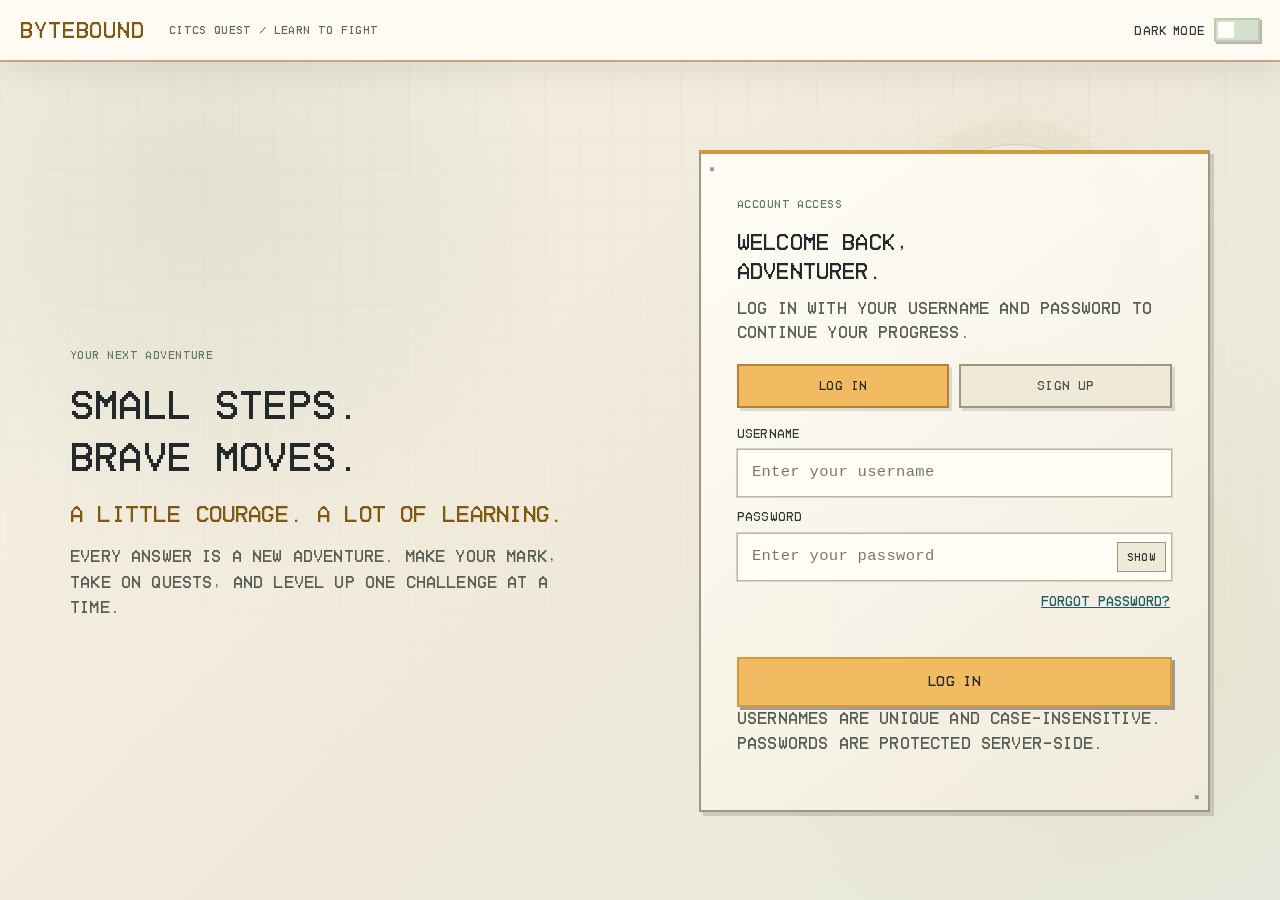
==== commit 7d816c35: "Add rate limiting and concurrency protection for authentication and leaderboard actions - Introduced" ====
--- a/index.html
+++ b/index.html
@@ -5,7 +5,7 @@
   <meta name="viewport" content="width=device-width, initial-scale=1, viewport-fit=cover" />
   <title>Bytebound · CITCS Quest</title>
   <script src="js/font.js?v=2"></script>
-  <link rel="stylesheet" href="css/styles.css?v=46" />
+  <link rel="stylesheet" href="css/styles.css?v=47" />
 </head>
 <body>
   <section class="login-screen" id="loginScreen" aria-labelledby="loginTitle">
@@ -401,14 +401,14 @@
   <script src="js/audio.js?v=15"></script>
   <script src="js/cards.js?v=9"></script>
   <script src="js/arena.js?v=11"></script>
-  <script src="js/combat.js?v=73"></script>
+  <script src="js/combat.js?v=74"></script>
   <script src="js/practice.js?v=12"></script>
   <script src="js/eventListeners.js?v=21"></script>
   <script src="supabase-config.js?v=1"></script>
-  <script src="js/mp-network.js?v=4"></script>
+  <script src="js/mp-network.js?v=5"></script>
   <script src="js/mp-matchmaking.js?v=7"></script>
-  <script src="js/mp-ui.js?v=5"></script>
-  <script src="index.js?v=178"></script>
+  <script src="js/mp-ui.js?v=6"></script>
+  <script src="index.js?v=179"></script>
   <script src="js/tutorials.js?v=15"></script>
 </body>
 </html>
--- a/css/styles.css
+++ b/css/styles.css
@@ -14558,3 +14558,33 @@
   font-weight: 400 !important;
   font-synthesis: none !important;
 }
+
+/* Case-Sensitive Credential & Auth Form Input Typography Override */
+.login-form input,
+.login-form input::placeholder,
+.settings-pw-grid input,
+.settings-pw-grid input::placeholder {
+  font-family: 'Cascadia Mono', 'Consolas', 'SFMono-Regular', 'Menlo', 'Liberation Mono', 'Courier New', monospace !important;
+  font-weight: 500 !important;
+  font-size: 15.5px;
+  line-height: 1.4;
+  letter-spacing: 0.02em;
+  text-transform: none !important;
+  font-variant: normal !important;
+  font-synthesis: weight !important;
+}
+
+#forgotNoteInput,
+#forgotNoteInput::placeholder,
+.login-form select,
+.login-form select option,
+.login-field-hint,
+.login-status,
+.login-error,
+.settings-pw-msg {
+  font-family: 'Segoe UI', system-ui, -apple-system, BlinkMacSystemFont, 'Roboto', Arial, sans-serif !important;
+  font-weight: 500 !important;
+  text-transform: none !important;
+  font-variant: normal !important;
+  font-synthesis: weight !important;
+}
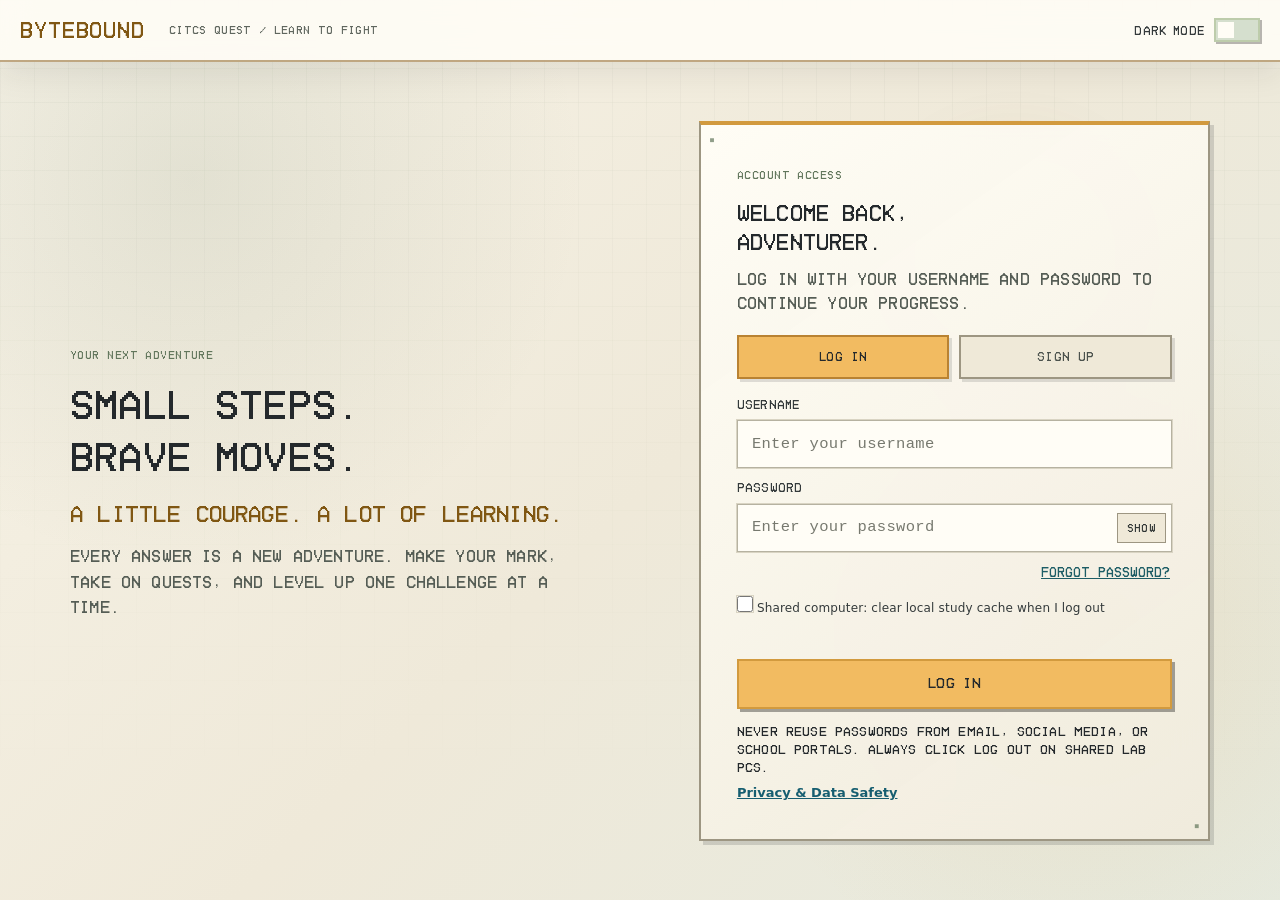
==== commit 3cbcbc36: "feat: Enhance security features with failed-login tracking, security notices, and RLS improvements -" ====
--- a/index.html
+++ b/index.html
@@ -5,9 +5,16 @@
   <meta name="viewport" content="width=device-width, initial-scale=1, viewport-fit=cover" />
   <title>Bytebound · CITCS Quest</title>
   <script src="js/font.js?v=2"></script>
-  <link rel="stylesheet" href="css/styles.css?v=47" />
+  <link rel="stylesheet" href="css/styles.css?v=48" />
 </head>
 <body>
+  <div class="global-security-banner" id="globalSecurityBanner" role="status" aria-live="polite" hidden>
+    <div class="global-security-inner">
+      <strong id="globalSecurityTitle"></strong>
+      <span id="globalSecurityMessage"></span>
+    </div>
+    <button type="button" class="global-security-dismiss" id="dismissGlobalSecurityBtn" aria-label="Dismiss notice">✕</button>
+  </div>
   <section class="login-screen" id="loginScreen" aria-labelledby="loginTitle">
     <div class="login-particles" aria-hidden="true">
       <span></span><span></span><span></span><span></span><span></span><span></span>
@@ -47,6 +54,13 @@
               <input id="passwordInput" name="password" type="password" minlength="6" maxlength="72" autocomplete="current-password" placeholder="Enter your password" required />
               <button type="button" class="login-password-toggle" id="passwordToggleBtn" aria-label="Show password" aria-pressed="false">Show</button>
             </div>
+            <div class="login-pw-strength" id="passwordStrengthWrap" hidden aria-live="polite">
+              <div class="login-pw-bars" aria-hidden="true"><span></span><span></span><span></span></div>
+              <div class="login-pw-copy">
+                <strong id="passwordStrengthLabel">Password strength</strong>
+                <small id="passwordStrengthTip"></small>
+              </div>
+            </div>
             <div class="login-forgot-row" id="forgotPasswordRow">
               <button type="button" class="login-forgot-link" id="forgotPasswordBtn">Forgot password?</button>
             </div>
@@ -73,12 +87,19 @@
             </select>
             <small class="login-field-hint">Your Year Level locks after Sign Up to keep quizzes and rankings fair. You can request a year change from an admin later in Settings.</small>
           </div>
+          <label class="login-shared-pc" id="sharedPcWrap">
+            <input type="checkbox" id="sharedPcCheckbox" />
+            <span>Shared computer: clear local study cache when I log out</span>
+          </label>
           <p class="login-status" id="loginStatus" aria-live="polite"></p>
           <p class="login-error" id="loginError" role="alert" aria-live="polite"></p>
           <button class="login-submit" id="loginSubmitButton" type="submit">Log In</button>
           <button type="button" class="login-back-link" id="backToLoginBtn" hidden>← Back to Log In</button>
         </form>
-        <p class="login-note" id="loginNote">Usernames are unique and case-insensitive. Passwords are protected server-side.</p>
+        <div class="login-safety-footer">
+          <p class="login-note" id="loginNote">Never reuse passwords from email, social media, or school portals. Always click Log Out on shared lab PCs.</p>
+          <button type="button" class="login-privacy-link" id="openPrivacyModalBtn">Privacy &amp; Data Safety</button>
+        </div>
       </section>
     </div>
   </section>
@@ -100,6 +121,16 @@
         <span class="player-badge" id="playerBadge">KNIGHT</span>
       </div>
     </header>
+    <div class="account-security-alert" id="accountSecurityAlert" role="alert" aria-live="polite" hidden>
+      <div class="account-security-copy">
+        <strong id="accountSecurityTitle"></strong>
+        <span id="accountSecurityBody"></span>
+      </div>
+      <div class="account-security-actions">
+        <button type="button" class="account-security-btn" id="accountSecurityGoPwBtn">Change Password Now →</button>
+        <button type="button" class="account-security-dismiss" id="accountSecurityDismissBtn">Dismiss</button>
+      </div>
+    </div>
     <div class="shell">
       <div class="nav-backdrop" id="navBackdrop" aria-hidden="true"></div>
       <aside class="sidebar" id="mainSidebar">
@@ -384,6 +415,39 @@
     <div class="sr-only" id="tutorialLiveAnnouncer" aria-live="polite" aria-atomic="true"></div>
   </div>
 
+  <div class="privacy-modal-backdrop" id="privacySafetyModal" hidden aria-hidden="true" role="dialog" aria-modal="true" aria-labelledby="privacyModalTitle">
+    <section class="privacy-modal-card">
+      <header class="privacy-modal-head">
+        <div>
+          <span class="eyebrow">DATA PRIVACY &amp; SAFETY (RA 10173)</span>
+          <h2 id="privacyModalTitle">How Bytebound Protects Your Account</h2>
+        </div>
+        <button type="button" class="privacy-modal-close" id="closePrivacyModalBtn" aria-label="Close privacy notice">✕</button>
+      </header>
+      <div class="privacy-modal-body">
+        <div class="privacy-point">
+          <strong>1. Strict Data Minimization</strong>
+          <p>Bytebound never collects emails, real full names, phone numbers, or student IDs. Only your nickname, Academic Year (1–4), quiz accuracy, and saved progress are stored.</p>
+        </div>
+        <div class="privacy-point">
+          <strong>2. Salted Hashing &amp; Encrypted Sessions</strong>
+          <p>Passwords are never stored or readable in plain text—accounts use per-user salted bcrypt / PBKDF2-SHA256 hashes, and active session tokens clear automatically when your tab closes.</p>
+        </div>
+        <div class="privacy-point">
+          <strong>3. Leak Prevention &amp; Breach Alerts</strong>
+          <p>Always choose a unique password you do not reuse anywhere else. If failed logins happen on your account, Bytebound warns you upon sign-in, and Admins can publish an urgent security banner or force a password change.</p>
+        </div>
+        <div class="privacy-point">
+          <strong>4. Shared Computer Safety</strong>
+          <p>Enable <em>&ldquo;Shared computer: clear local study cache when I log out&rdquo;</em> on computer-lab PCs so the next student cannot inspect your offline cache.</p>
+        </div>
+      </div>
+      <footer class="privacy-modal-foot">
+        <button type="button" class="login-submit" id="ackPrivacyModalBtn">Got It — Stay Safe</button>
+      </footer>
+    </section>
+  </div>
+
   <script
     src="https://cdnjs.cloudflare.com/ajax/libs/gsap/3.11.1/gsap.min.js"
     integrity="sha512-Mf/xUqfWvDIr+1B6zfnIDIiG7XHzyP/guXUWgV6PgaQoIFeXkJQR5XWh9fqAiCiRCpemabt3naV4jhDWVnuYDQ=="
@@ -408,7 +472,7 @@
   <script src="js/mp-network.js?v=5"></script>
   <script src="js/mp-matchmaking.js?v=7"></script>
   <script src="js/mp-ui.js?v=6"></script>
-  <script src="index.js?v=179"></script>
+  <script src="index.js?v=180"></script>
   <script src="js/tutorials.js?v=15"></script>
 </body>
 </html>
--- a/css/styles.css
+++ b/css/styles.css
@@ -14581,10 +14581,339 @@
 .login-field-hint,
 .login-status,
 .login-error,
-.settings-pw-msg {
+.settings-pw-msg,
+.global-security-banner,
+.global-security-banner strong,
+.global-security-banner span,
+.global-security-dismiss,
+.account-security-alert,
+.account-security-alert strong,
+.account-security-alert span,
+.account-security-btn,
+.account-security-dismiss,
+.login-pw-strength,
+.login-pw-strength strong,
+.login-pw-strength small,
+.login-shared-pc,
+.login-shared-pc span,
+.login-safety-footer,
+.login-privacy-link,
+.privacy-modal-body,
+.privacy-modal-body strong,
+.privacy-modal-body p {
   font-family: 'Segoe UI', system-ui, -apple-system, BlinkMacSystemFont, 'Roboto', Arial, sans-serif !important;
   font-weight: 500 !important;
   text-transform: none !important;
   font-variant: normal !important;
   font-synthesis: weight !important;
 }
+
+/* Global Admin Security Notice Banner & Account Security Alert */
+.global-security-banner {
+  position: relative;
+  z-index: 45;
+  display: flex;
+  align-items: center;
+  justify-content: space-between;
+  gap: 12px;
+  padding: 10px 18px;
+  border-bottom: 2px solid #59a8e8;
+  background: #102a3d;
+  color: #e6f4ff;
+  font-size: 13.5px;
+  line-height: 1.4;
+}
+
+.global-security-banner.is-warning {
+  border-bottom-color: #f2bb61;
+  background: #3a2a0e;
+  color: #fff3d6;
+}
+
+.global-security-banner.is-critical {
+  border-bottom-color: #ff6b6b;
+  background: #4b1218;
+  color: #ffe8e8;
+}
+
+.global-security-inner {
+  display: flex;
+  flex-wrap: wrap;
+  align-items: baseline;
+  gap: 6px 10px;
+}
+
+.global-security-inner strong {
+  font-weight: 700 !important;
+}
+
+.global-security-dismiss,
+.account-security-dismiss {
+  flex: 0 0 auto;
+  padding: 4px 10px;
+  border: 1px solid currentColor;
+  background: transparent;
+  color: inherit;
+  font-size: 12px;
+  cursor: pointer;
+  opacity: 0.85;
+}
+
+.global-security-dismiss:hover,
+.account-security-dismiss:hover {
+  opacity: 1;
+}
+
+.account-security-alert {
+  display: flex;
+  flex-wrap: wrap;
+  align-items: center;
+  justify-content: space-between;
+  gap: 10px 14px;
+  margin: 0 18px 8px;
+  padding: 10px 14px;
+  border: 2px solid #f2bb61;
+  background: rgba(58, 42, 14, 0.92);
+  color: #fff3d6;
+  font-size: 13.5px;
+  line-height: 1.4;
+}
+
+.account-security-alert.is-critical {
+  border-color: #ff6b6b;
+  background: rgba(75, 18, 24, 0.94);
+  color: #ffe8e8;
+}
+
+:root:not([data-theme="dark"]) .account-security-alert {
+  background: #fff4dc;
+  color: #4f3100;
+  border-color: #c9851a;
+}
+
+:root:not([data-theme="dark"]) .account-security-alert.is-critical {
+  background: #fde8e8;
+  color: #7c181d;
+  border-color: #d93b42;
+}
+
+.account-security-copy {
+  display: flex;
+  flex-direction: column;
+  gap: 2px;
+}
+
+.account-security-copy strong {
+  font-weight: 700 !important;
+  font-size: 14px;
+}
+
+.account-security-actions {
+  display: flex;
+  align-items: center;
+  gap: 8px;
+}
+
+.account-security-btn {
+  padding: 6px 12px;
+  border: 1px solid var(--gold-dark);
+  background: var(--gold);
+  color: var(--gold-text);
+  font-size: 12.5px;
+  font-weight: 700 !important;
+  cursor: pointer;
+}
+
+/* Password Strength Meter, Shared-PC Option & Privacy Modal */
+.login-pw-strength {
+  margin-top: 7px;
+  padding: 8px 10px;
+  border: 1px solid rgba(255, 255, 255, 0.14);
+  background: rgba(15, 22, 23, 0.72);
+}
+
+:root:not([data-theme="dark"]) .login-pw-strength {
+  border-color: #c7bfa8;
+  background: #f5efe0;
+}
+
+.login-pw-bars {
+  display: grid;
+  grid-template-columns: repeat(3, 1fr);
+  gap: 5px;
+  margin-bottom: 5px;
+}
+
+.login-pw-bars span {
+  height: 5px;
+  background: rgba(150, 160, 165, 0.28);
+  transition: background-color 0.15s ease;
+}
+
+.login-pw-strength.is-weak .login-pw-bars span:nth-child(1) { background: #ef6767; }
+.login-pw-strength.is-fair .login-pw-bars span:nth-child(-n+2) { background: #f2bb61; }
+.login-pw-strength.is-strong .login-pw-bars span { background: #4be39b; }
+
+.login-pw-copy {
+  display: flex;
+  flex-direction: column;
+  gap: 2px;
+  font-size: 12.5px;
+  line-height: 1.35;
+}
+
+.login-pw-strength.is-weak .login-pw-copy strong { color: #ff8e88; font-weight: 700 !important; }
+.login-pw-strength.is-fair .login-pw-copy strong { color: #ffd480; font-weight: 700 !important; }
+.login-pw-strength.is-strong .login-pw-copy strong { color: #7ef0a2; font-weight: 700 !important; }
+
+:root:not([data-theme="dark"]) .login-pw-strength.is-weak .login-pw-copy strong { color: #a82222; }
+:root:not([data-theme="dark"]) .login-pw-strength.is-fair .login-pw-copy strong { color: #9a5b00; }
+:root:not([data-theme="dark"]) .login-pw-strength.is-strong .login-pw-copy strong { color: #146c3a; }
+
+.login-pw-copy small {
+  color: var(--muted);
+  font-size: 12px;
+}
+
+.login-shared-pc {
+  display: flex;
+  align-items: center;
+  gap: 9px;
+  margin: 10px 0 4px;
+  font-size: 13px;
+  color: #cfd7ce;
+  cursor: pointer;
+}
+
+:root:not([data-theme="dark"]) .login-shared-pc {
+  color: #36413b;
+}
+
+.login-shared-pc input[type="checkbox"] {
+  width: 16px !important;
+  min-height: 16px !important;
+  height: 16px !important;
+  flex: 0 0 16px;
+  margin: 0;
+  accent-color: var(--gold);
+}
+
+.login-safety-footer {
+  margin-top: 14px;
+  display: flex;
+  flex-direction: column;
+  align-items: flex-start;
+  gap: 6px;
+}
+
+.login-safety-footer .login-note {
+  margin: 0;
+  font-size: 13px !important;
+  line-height: 1.4;
+}
+
+.login-privacy-link {
+  padding: 0;
+  border: 0;
+  background: transparent;
+  color: #7ee8ff;
+  text-decoration: underline;
+  font-size: 13px;
+  font-weight: 600 !important;
+  cursor: pointer;
+}
+
+:root:not([data-theme="dark"]) .login-privacy-link {
+  color: #165e70;
+}
+
+.privacy-modal-backdrop {
+  position: fixed;
+  inset: 0;
+  z-index: 95;
+  display: grid;
+  place-items: center;
+  padding: 18px;
+  background: rgba(8, 12, 14, 0.78);
+}
+
+.privacy-modal-backdrop[hidden],
+.global-security-banner[hidden],
+.account-security-alert[hidden],
+.login-pw-strength[hidden] {
+  display: none !important;
+}
+
+.privacy-modal-card {
+  width: min(100%, 560px);
+  max-height: 88dvh;
+  overflow-y: auto;
+  padding: 20px 22px;
+  border: 2px solid var(--gold);
+  background: #1a2325;
+  color: #f2eee2;
+  box-shadow: 6px 6px 0 rgba(0, 0, 0, 0.55);
+}
+
+:root:not([data-theme="dark"]) .privacy-modal-card {
+  background: #faf5e8;
+  color: #1e2822;
+}
+
+.privacy-modal-head {
+  display: flex;
+  align-items: flex-start;
+  justify-content: space-between;
+  gap: 12px;
+  margin-bottom: 14px;
+}
+
+.privacy-modal-head h2 {
+  margin: 4px 0 0;
+  font-size: 15px;
+  line-height: 1.45;
+}
+
+.privacy-modal-close {
+  border: 1px solid var(--line);
+  background: transparent;
+  color: inherit;
+  padding: 4px 10px;
+  cursor: pointer;
+}
+
+.privacy-modal-body {
+  display: grid;
+  gap: 12px;
+  font-size: 14px;
+  line-height: 1.5;
+}
+
+.privacy-point {
+  padding: 10px 12px;
+  border-left: 3px solid var(--gold);
+  background: rgba(0, 0, 0, 0.22);
+}
+
+:root:not([data-theme="dark"]) .privacy-point {
+  background: #efe8d5;
+}
+
+.privacy-point strong {
+  display: block;
+  margin-bottom: 4px;
+  font-weight: 700 !important;
+  color: var(--gold);
+}
+
+:root:not([data-theme="dark"]) .privacy-point strong {
+  color: #825300;
+}
+
+.privacy-point p {
+  margin: 0;
+}
+
+.privacy-modal-foot {
+  margin-top: 16px;
+}
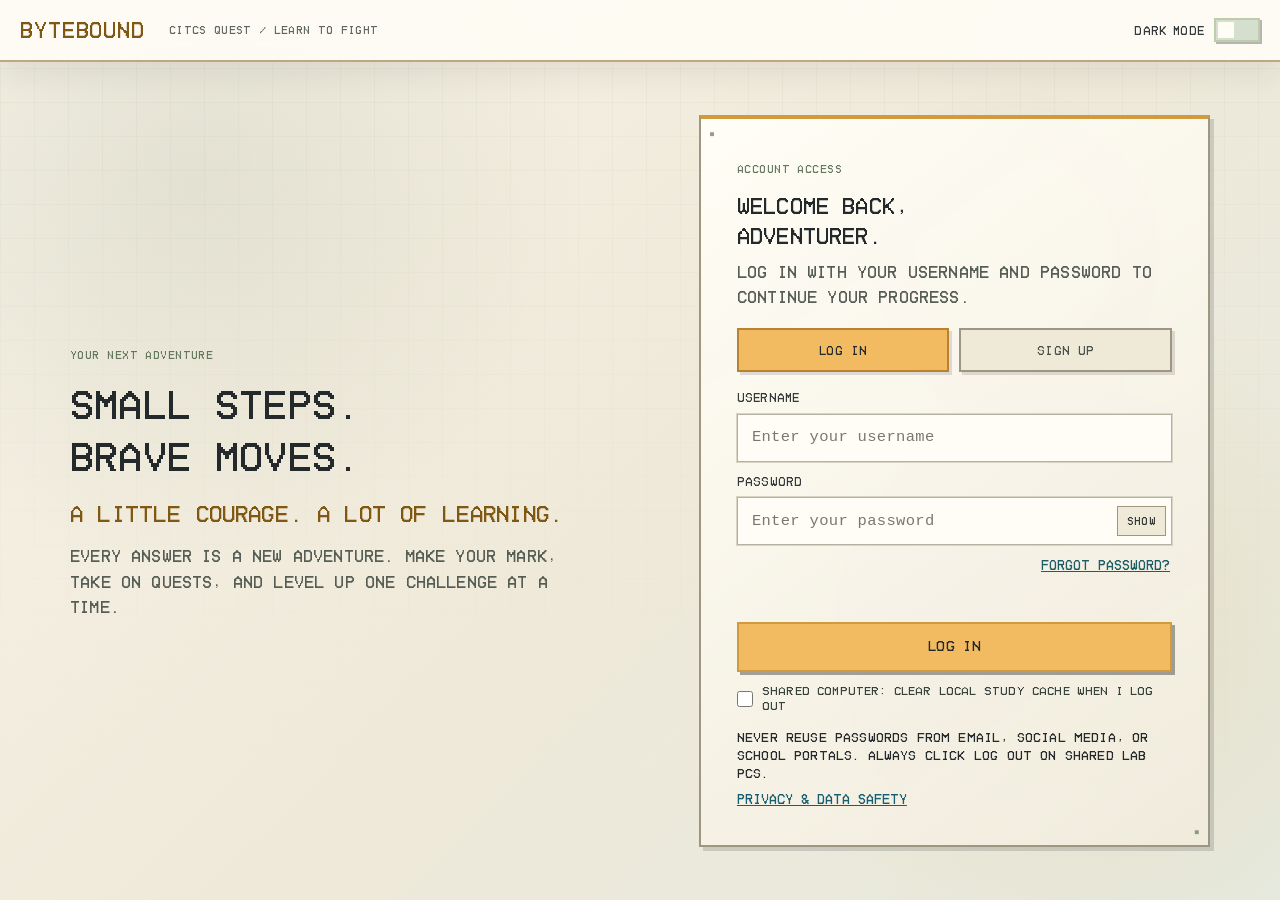
==== commit 4727d042: "fix: Update documentation and UI elements for shared computer login feature" ====
--- a/index.html
+++ b/index.html
@@ -5,7 +5,7 @@
   <meta name="viewport" content="width=device-width, initial-scale=1, viewport-fit=cover" />
   <title>Bytebound · CITCS Quest</title>
   <script src="js/font.js?v=2"></script>
-  <link rel="stylesheet" href="css/styles.css?v=48" />
+  <link rel="stylesheet" href="css/styles.css?v=49" />
 </head>
 <body>
   <div class="global-security-banner" id="globalSecurityBanner" role="status" aria-live="polite" hidden>
@@ -87,13 +87,13 @@
             </select>
             <small class="login-field-hint">Your Year Level locks after Sign Up to keep quizzes and rankings fair. You can request a year change from an admin later in Settings.</small>
           </div>
+          <p class="login-status" id="loginStatus" aria-live="polite"></p>
+          <p class="login-error" id="loginError" role="alert" aria-live="polite"></p>
+          <button class="login-submit" id="loginSubmitButton" type="submit">Log In</button>
           <label class="login-shared-pc" id="sharedPcWrap">
             <input type="checkbox" id="sharedPcCheckbox" />
             <span>Shared computer: clear local study cache when I log out</span>
           </label>
-          <p class="login-status" id="loginStatus" aria-live="polite"></p>
-          <p class="login-error" id="loginError" role="alert" aria-live="polite"></p>
-          <button class="login-submit" id="loginSubmitButton" type="submit">Log In</button>
           <button type="button" class="login-back-link" id="backToLoginBtn" hidden>← Back to Log In</button>
         </form>
         <div class="login-safety-footer">
--- a/css/styles.css
+++ b/css/styles.css
@@ -14594,10 +14594,6 @@
 .login-pw-strength,
 .login-pw-strength strong,
 .login-pw-strength small,
-.login-shared-pc,
-.login-shared-pc span,
-.login-safety-footer,
-.login-privacy-link,
 .privacy-modal-body,
 .privacy-modal-body strong,
 .privacy-modal-body p {
@@ -14775,27 +14771,48 @@
   font-size: 12px;
 }
 
-.login-shared-pc {
+.login-form label.login-shared-pc {
   display: flex;
   align-items: center;
   gap: 9px;
-  margin: 10px 0 4px;
-  font-size: 13px;
+  margin: 12px 0 6px;
+  font-family: var(--font-home-video) !important;
+  font-size: 11.5px;
+  font-weight: 400 !important;
+  line-height: 1.35;
   color: #cfd7ce;
   cursor: pointer;
 }
 
-:root:not([data-theme="dark"]) .login-shared-pc {
+:root:not([data-theme="dark"]) .login-form label.login-shared-pc {
   color: #36413b;
 }
 
-.login-shared-pc input[type="checkbox"] {
+.login-form label.login-shared-pc span {
+  display: inline-block;
+  line-height: 1.35;
+}
+
+.login-form label.login-shared-pc input[type="checkbox"] {
   width: 16px !important;
   min-height: 16px !important;
   height: 16px !important;
   flex: 0 0 16px;
   margin: 0;
+  padding: 0 !important;
+  border: 0 !important;
+  outline: none !important;
+  box-shadow: none !important;
+  background: transparent !important;
   accent-color: var(--gold);
+  cursor: pointer;
+}
+
+.login-form label.login-shared-pc input[type="checkbox"]:focus,
+.login-form label.login-shared-pc input[type="checkbox"]:focus-visible {
+  outline: 2px solid var(--gold) !important;
+  outline-offset: 2px;
+  box-shadow: none !important;
 }
 
 .login-safety-footer {
@@ -14818,8 +14835,7 @@
   background: transparent;
   color: #7ee8ff;
   text-decoration: underline;
-  font-size: 13px;
-  font-weight: 600 !important;
+  font-size: 13.5px;
   cursor: pointer;
 }
 
